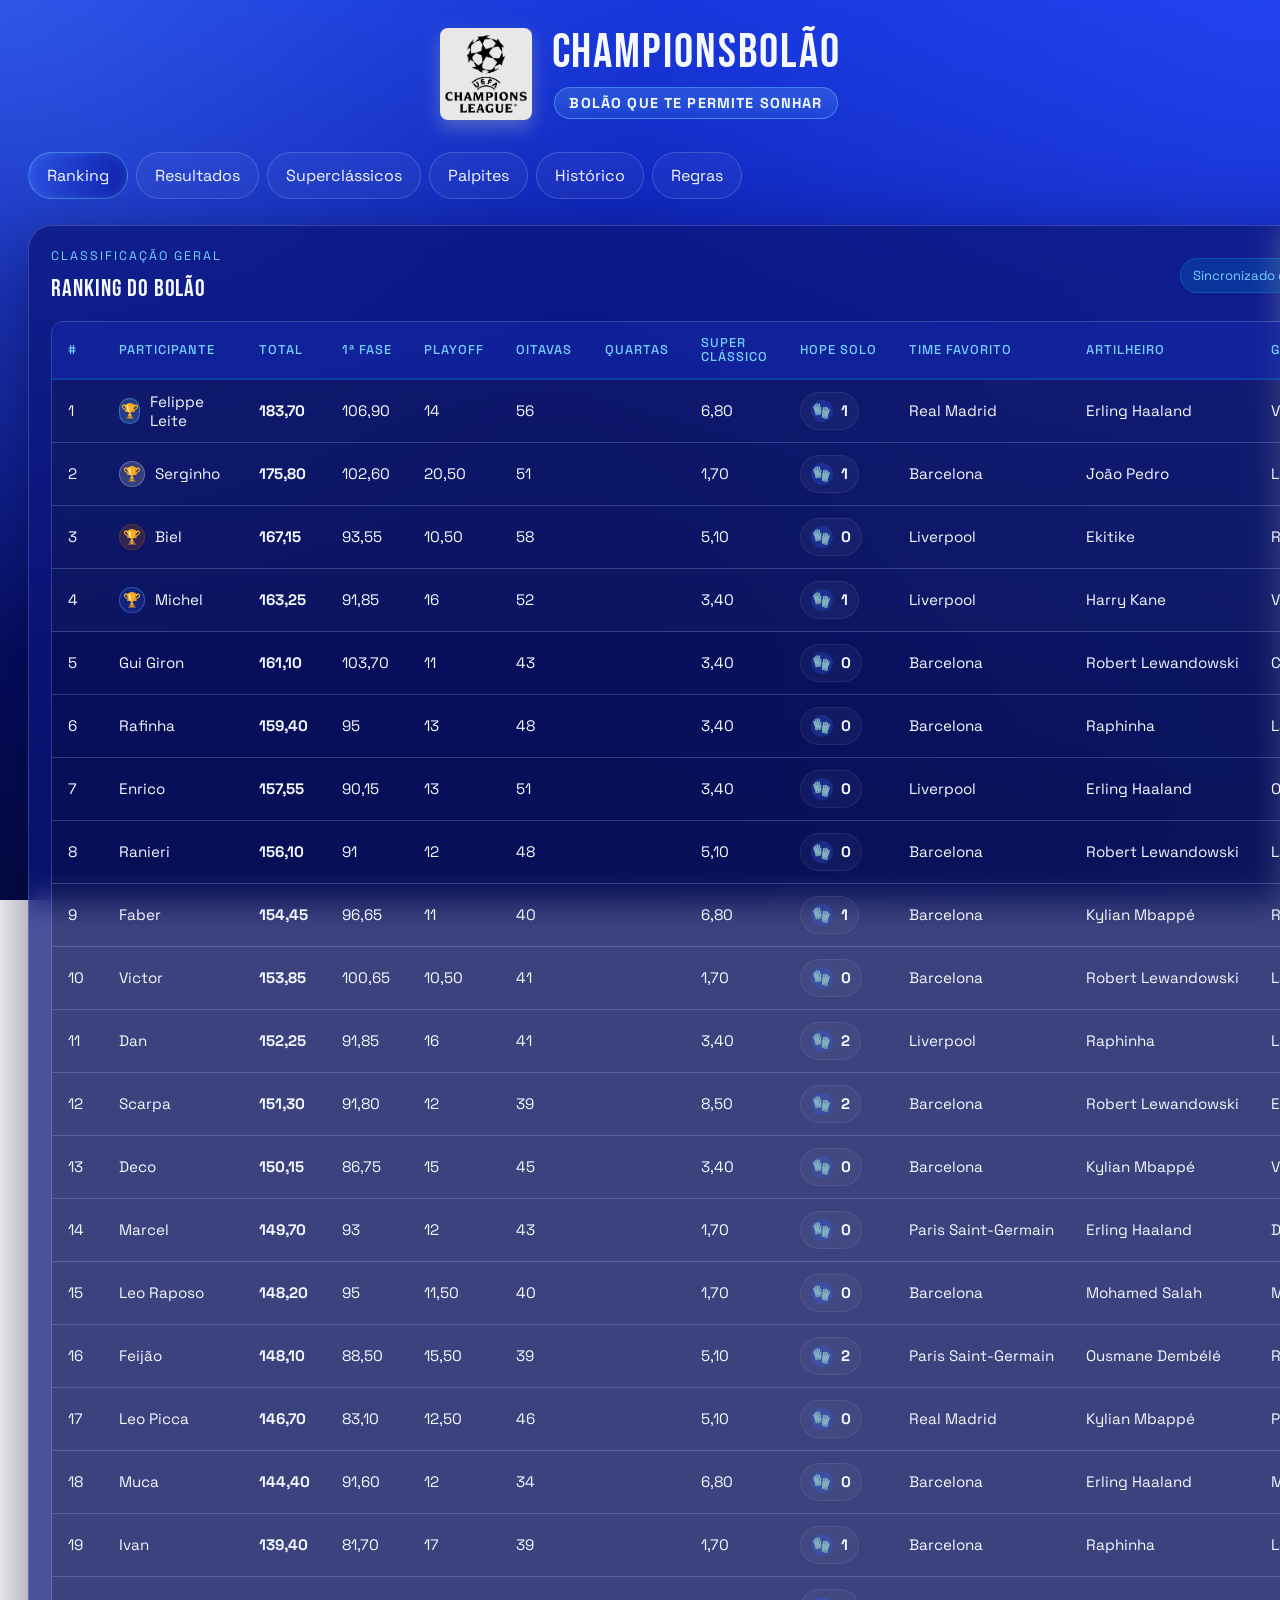
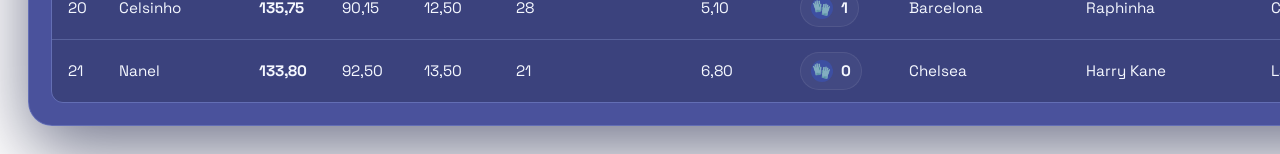
==== index.html @ dc1cfa83 "deploy: 3dd0b74055cb7c8a689fb58f3f1fce17f03f073e" ====
<!doctype html>
<html lang="pt-BR">
  <head>
    <meta charset="UTF-8" />
    <meta name="viewport" content="width=device-width, initial-scale=1.0" />
    <title>Bolão Champions League</title>
    <link rel="preconnect" href="https://fonts.googleapis.com" />
    <link rel="preconnect" href="https://fonts.gstatic.com" crossorigin />
    <link
      href="https://fonts.googleapis.com/css2?family=Bebas+Neue&family=Space+Grotesk:wght@400;500;700&display=swap"
      rel="stylesheet"
    />
    <link rel="stylesheet" href="./styles.css?v=38.0" />
  </head>
  <body>
    <div class="app-shell">
      <header class="topbar">
        <div class="brand-block">
          <img src="assets/champions-league-mark.png" alt="UEFA Champions League" class="brand-logo" />
          <div>
            <h1 class="brand-title">CHAMPIONSBOLÃO</h1>
            <p class="brand-subtitle brand-motto">BOLÃO QUE TE PERMITE SONHAR</p>
          </div>
        </div>
        <div class="topbar-actions">
          <div id="user-summary" class="user-mini"></div>
          <button id="logout-button" class="ghost-button topbar-button" type="button">Logout</button>
        </div>
      </header>

      <main class="layout">
        <aside class="sidebar">
          <section class="card">
            <h2>Premiações</h2>
            <div id="awards"></div>
          </section>

          <section class="card">
            <h2>Regras rápidas</h2>
            <ul class="compact-list" id="rules-list"></ul>
          </section>
        </aside>

        <section class="content">
          <section class="tabs-bar main-tabs-bar">
            <button id="tab-ranking" class="tab-button is-active" type="button">Ranking</button>
            <button id="tab-results" class="tab-button" type="button">Resultados</button>
            <button id="tab-superclassic" class="tab-button" type="button">Superclássicos</button>
            <button id="tab-predictions" class="tab-button" type="button">Palpites</button>
            <button id="tab-history" class="tab-button" type="button">Histórico</button>
            <button id="tab-rules" class="tab-button" type="button">Regras</button>
            <div class="mobile-tab-picker">
              <label class="sr-only" for="mobile-tab-select">Abrir aba</label>
              <select id="mobile-tab-select">
                <option value="ranking">Ranking</option>
                <option value="results">Resultados</option>
                <option value="superclassic">Superclássicos</option>
                <option value="predictions">Palpites</option>
                <option value="history">Histórico</option>
                <option value="rules">Regras</option>
              </select>
            </div>
          </section>

          <section id="panel-ranking" class="tab-panel is-active">

          <section class="card">
            <div class="section-heading">
              <div>
                <p class="eyebrow">Classificação geral</p>
                <h2>Ranking do bolão</h2>
              </div>
              <span class="tag">Sincronizado com a planilha oficial</span>
            </div>
            <div class="table-wrap">
              <table class="dashboard-table is-wide">
                <thead>
                  <tr>
                    <th>#</th>
                    <th>Participante</th>
                    <th>Total</th>
                    <th>1ª fase</th>
                    <th>Playoff</th>
                    <th>Oitavas</th>
                    <th>Quartas</th>
                    <th class="ranking-col-superclassic">
                      <span>Super</span>
                      <span>clássico</span>
                    </th>
                    <th>Hope Solo</th>
                    <th>Time favorito</th>
                    <th>Artilheiro</th>
                    <th>Garçom</th>
                  </tr>
                </thead>
                <tbody id="ranking-table"></tbody>
              </table>
            </div>
          </section>

          </section>

          <section id="panel-results" class="tab-panel">
            <section class="card">
              <div class="section-heading">
                <div>
                  <p class="eyebrow">Situação Oficial</p>
                  <h2 style="display: flex; align-items: center; gap: 8px">
                    Top 8 da primeira fase
                  </h2>
                </div>
                <span class="tag">Atualizado da UEFA</span>
              </div>
              <div id="top-8-grid" class="top-8-grid"></div>
            </section>

            <section class="card">
              <div class="section-heading">
                <div>
                  <p class="eyebrow">Fechamento da temporada</p>
                  <h2>Campeão, Artilheiro e Garçom oficiais</h2>
                </div>
                <span class="tag">Consulta oficial via Forms</span>
              </div>
              <div id="tournament-outcome-panel" class="rules-panel"></div>
            </section>

            <section class="card">
              <div class="section-heading">
                <div>
                  <p class="eyebrow">Histórico de jogos</p>
                  <h2>Acompanhamento dos Resultados</h2>
                </div>
                <span class="tag">Rodada por Rodada</span>
              </div>
              <div id="results-tabs" class="predictions-tabs" style="margin-bottom: 24px;"></div>
              <div id="matches-list"></div>
            </section>
          </section>

          <section id="panel-superclassic" class="tab-panel">
            <section class="card">
              <div class="section-heading">
                <div>
                  <p class="eyebrow">Pontuação adicional</p>
                  <h2>Superclássicos</h2>
                </div>
                <span class="tag">Base inicial vinda do Forms salvo na pasta</span>
              </div>
              <div id="superclassic-panel" class="rules-panel"></div>
            </section>
          </section>

          <section id="panel-history" class="tab-panel">
            <section class="history-layout">
            <section class="card">
              <div class="section-heading">
                <div>
                  <p class="eyebrow">Memória do bolão</p>
                  <h2>Histórico dos últimos vencedores</h2>
                </div>
                <span class="tag">Base oficial do bolão</span>
              </div>
              <div class="table-wrap">
                <table class="dashboard-table is-wide">
                  <thead>
                    <tr>
                      <th>Temporada</th>
                      <th>Taça Guanabara</th>
                      <th>1º</th>
                      <th>2º</th>
                      <th>3º</th>
                      <th>4º</th>
                      <th>Participantes</th>
                    </tr>
                  </thead>
                  <tbody id="history-table"></tbody>
                </table>
              </div>
            </section>

            <section class="card hall-card">
              <div class="section-heading">
                <div>
                  <p class="eyebrow">Legado</p>
                  <h2>Hall da Fama</h2>
                </div>
              </div>
              <div id="hall-of-fame"></div>
            </section>
            </section>
          </section>

          <section id="panel-predictions" class="tab-panel">
            <section class="card">
              <div class="section-heading">
                <div>
                  <p class="eyebrow">Consulta estruturada</p>
                  <h2>Palpites da galera</h2>
                </div>
                <span class="tag">Consulta por participante até as oitavas</span>
              </div>
              <div id="predictions-consultation" class="predictions-consultation"></div>
            </section>


          </section>

          <section id="panel-rules" class="tab-panel">
            <section class="card">
              <div class="section-heading">
                <div>
                  <p class="eyebrow">Consulta oficial</p>
                  <h2>Regras do bolão</h2>
                </div>
                <span class="tag">Disponível para todos os participantes</span>
              </div>
              <div id="rules-panel" class="rules-panel"></div>
            </section>
          </section>
        </section>
      </main>
    </div>

    <div id="login-modal" class="login-modal hidden">
      <form id="login-form" class="login-card">
        <p class="eyebrow">Acesso livre</p>
        <h2>Identificar participante</h2>
        <p class="login-copy">
          O site está sem senha por enquanto. Se quiser, escolha seu nome para personalizar a área
          do participante. Você também pode fechar e navegar sem login.
        </p>
        <div class="input-group" style="margin-bottom:24px">
          <label for="login-user">Seu nome de palpiteiro</label>
          <input type="text" id="login-user" list="participant-list" placeholder="Digite ou selecione..." autocomplete="off" />
          <datalist id="participant-list"></datalist>
        </div>

        <button class="primary-button" type="submit">Continuar</button>
        <button id="skip-login-button" class="ghost-button" type="button">Entrar sem identificar</button>
        <p id="login-feedback" class="feedback"></p>
      </form>
    </div>

    <script src="./league-phase.js?v=30.0"></script>
    <script src="./api/ranking.js?v=39.0"></script>
    <script src="./api/matches.js?v=39.0"></script>
    <script src="./data.js?v=37.0"></script>
    <script src="./results-data.js?v=32.0"></script>
    <script src="./superclassicos.js?v=38.0"></script>
    <script src="./app.js?v=69.0"></script>
  </body>
</html>
---- styles.css ----
:root {
  --bg: #050d5c;
  --bg-soft: #1f3eff;
  --panel: rgba(12, 22, 122, 0.74);
  --panel-strong: rgba(22, 44, 188, 0.86);
  --line: rgba(178, 201, 255, 0.24);
  --text: #f5f8ff;
  --muted: #b7c8ff;
  --accent: #75d1ff;
  --accent-strong: #00ff87; /* Vibrant green for exact/success */
  --danger: #ff4757;
  --shadow: 0 24px 70px rgba(2, 8, 48, 0.55);
  --glass-blur: blur(16px);
}

* {
  box-sizing: border-box;
}

html {
  -webkit-text-size-adjust: 100%;
  text-size-adjust: 100%;
}

.sr-only {
  position: absolute;
  width: 1px;
  height: 1px;
  padding: 0;
  margin: -1px;
  overflow: hidden;
  clip: rect(0, 0, 0, 0);
  white-space: nowrap;
  border: 0;
}

body {
  margin: 0;
  min-height: 100vh;
  font-family: "Space Grotesk", sans-serif;
  color: var(--text);
  background:
    radial-gradient(circle at top left, rgba(83, 133, 255, 0.42), transparent 42%),
    radial-gradient(circle at top right, rgba(43, 77, 255, 0.6), transparent 52%),
    radial-gradient(circle at bottom right, rgba(117, 209, 255, 0.14), transparent 44%),
    linear-gradient(180deg, #1434d8 0%, #0b1ca6 34%, #060d62 72%, #040a42 100%);
  background-attachment: fixed;
}

button,
input,
select {
  font: inherit;
}

.app-shell {
  max-width: 1440px;
  margin: 0 auto;
  padding: 28px;
  --text: #f5f8ff;
  --muted: #b7c8ff;
}

/* Exceções pedidas: manter visual original nas abas Superclássicos e Palpites */
#panel-superclassic,
#panel-predictions {
  --text: #f5f8ff;
  --muted: #b7c8ff;
}

.topbar {
  display: flex;
  justify-content: center;
  align-items: center;
  flex-wrap: wrap;
  gap: 16px;
  margin-bottom: 32px;
  position: relative;
  text-align: center;
}

.user-mini {
  display: inline-flex;
  align-items: center;
  min-height: 38px;
  padding: 8px 12px;
  border: 1px solid var(--line);
  border-radius: 999px;
  background: rgba(255, 255, 255, 0.05);
  color: var(--text);
  font-size: 0.83rem;
}

.brand-block {
  display: flex;
  align-items: center;
  gap: 20px;
  margin: 0 auto;
}

.brand-logo {
  width: 92px;
  height: auto;
  display: block;
  border-radius: 8px;
  filter: invert(1) brightness(0.88) contrast(1.08);
  box-shadow: 0 8px 18px rgba(2, 8, 48, 0.28);
}

.brand-title {
  margin: 0;
  font-family: "Bebas Neue", sans-serif;
  font-weight: 400;
  font-size: clamp(2.4rem, 4vw, 3rem);
  line-height: 1;
  letter-spacing: 0.04em;
  color: var(--text);
}

.brand-subtitle {
  margin: 8px 0 0;
  font-size: 1rem;
  color: var(--muted);
}

.brand-motto {
  display: inline-flex;
  align-items: center;
  justify-content: center;
  margin-top: 10px;
  padding: 6px 14px;
  border-radius: 999px;
  border: 1px solid rgba(117, 209, 255, 0.42);
  background: linear-gradient(180deg, rgba(117, 209, 255, 0.2), rgba(117, 209, 255, 0.1));
  color: #f5f8ff;
  font-size: 0.9rem;
  font-weight: 700;
  letter-spacing: 0.08em;
  text-transform: uppercase;
  text-shadow: 0 0 10px rgba(117, 209, 255, 0.24);
}

.topbar-actions {
  display: flex;
  align-items: center;
  gap: 12px;
  position: absolute;
  right: 0;
  top: 50%;
  transform: translateY(-50%);
}

.topbar-button {
  margin-top: 0;
  padding: 10px 16px;
  font-size: 0.85rem;
  width: auto;
}

.hero-strip {
  margin-bottom: 20px;
}

.hero-copy-card {
  width: min(100%, 1040px);
  border: 1px solid var(--line);
  border-radius: 22px;
  background: linear-gradient(180deg, rgba(14, 32, 142, 0.8), rgba(7, 18, 88, 0.72));
  backdrop-filter: var(--glass-blur);
  -webkit-backdrop-filter: var(--glass-blur);
  box-shadow: var(--shadow);
  padding: 18px 20px;
  display: grid;
  gap: 10px;
}

.hero-copy-card h2 {
  margin: 0;
  font-family: "Bebas Neue", sans-serif;
  letter-spacing: 0.04em;
  font-weight: 400;
  font-size: clamp(1.35rem, 3.2vw, 2rem);
}

.hero {
  display: grid;
  grid-template-columns: 1.4fr 0.8fr;
  gap: 24px;
  align-items: stretch;
  margin-bottom: 24px;
}

.hero h1,
.sidebar h2,
.content h2,
.login-card h2 {
  margin: 0;
  font-family: "Bebas Neue", sans-serif;
  letter-spacing: 0.04em;
  font-weight: 400;
}

.hero h1 {
  font-size: clamp(3rem, 8vw, 5.8rem);
  line-height: 0.92;
  max-width: 9ch;
}

.competition-mark {
  width: 118px;
  margin-bottom: 14px;
}

.competition-logo {
  display: block;
  width: 100%;
  height: auto;
  filter: drop-shadow(0 18px 38px rgba(0, 212, 255, 0.14));
  object-fit: contain;
}

.hero-copy,
.panel-foot,
.login-copy,
.muted {
  color: var(--muted);
}

.hero-panel,
.card,
.login-card {
  background: var(--panel);
  backdrop-filter: var(--glass-blur);
  -webkit-backdrop-filter: var(--glass-blur);
  border: 1px solid var(--line);
  border-radius: 24px;
  box-shadow: var(--shadow);
  transition: transform 0.3s cubic-bezier(0.175, 0.885, 0.32, 1.275), box-shadow 0.3s ease;
}

.hero-panel:hover,
.card:hover {
  transform: translateY(-4px);
  box-shadow: 0 32px 80px rgba(0, 212, 255, 0.08), var(--shadow);
}

.hero-panel {
  padding: 24px;
  display: flex;
  flex-direction: column;
  justify-content: space-between;
}

.panel-label,
.eyebrow {
  margin: 0 0 10px;
  text-transform: uppercase;
  letter-spacing: 0.16em;
  font-size: 0.78rem;
  color: var(--accent);
}

.layout {
  display: grid;
  grid-template-columns: minmax(0, 1fr);
  gap: 24px;
}

.sidebar,
.content {
  display: grid;
  gap: 20px;
  align-content: start;
}

.sidebar {
  display: none;
}

.card {
  padding: 22px;
}

.user-card {
  position: sticky;
  top: 18px;
}

.ghost-button,
.primary-button {
  width: 100%;
  border: 0;
  border-radius: 16px;
  padding: 14px 18px;
  cursor: pointer;
  transition: transform 150ms ease, opacity 150ms ease;
}

.ghost-button {
  background: rgba(255, 255, 255, 0.06);
  color: var(--text);
  margin-top: 16px;
}

.primary-button {
  background: linear-gradient(90deg, #86dcff, #2a67ff);
  color: #021133;
  font-weight: 700;
  box-shadow: 0 4px 15px rgba(42, 103, 255, 0.42);
}

.ghost-button:hover,
.primary-button:hover {
  transform: translateY(-1px);
}

.cards-grid {
  display: grid;
  grid-template-columns: repeat(4, minmax(0, 1fr));
  gap: 16px;
}

.tabs-bar {
  display: flex;
  gap: 8px;
  overflow-x: auto;
  padding-bottom: 6px;
  -webkit-overflow-scrolling: touch;
  scrollbar-width: none;
}
.tabs-bar::-webkit-scrollbar {
  display: none;
}

.main-tabs-bar {
  scroll-snap-type: x proximity;
}

.main-tabs-bar .tab-button {
  scroll-snap-align: start;
}

.main-tabs-bar .mobile-tab-picker {
  display: none;
}

.mobile-tab-picker select {
  width: 100%;
  border-radius: 14px;
}

.tab-button {
  border: 1px solid var(--line);
  background: rgba(255, 255, 255, 0.04);
  color: var(--text);
  border-radius: 999px;
  padding: 12px 18px;
  cursor: pointer;
  transition: background 150ms ease, transform 150ms ease;
}

.tab-button.is-active {
  background: linear-gradient(90deg, rgba(55, 102, 255, 0.34), rgba(11, 28, 166, 0.74));
  border-color: rgba(117, 209, 255, 0.44);
  box-shadow: inset 0 0 10px rgba(117, 209, 255, 0.18);
}

.tab-button:hover {
  transform: translateY(-1px);
}

.tab-panel {
  display: none;
  gap: 20px;
}

.tab-panel.is-active {
  display: grid;
}

.history-layout {
  display: grid;
  gap: 20px;
}

.rules-panel,
.results-phases {
  display: grid;
  gap: 18px;
}

.league-phase-grid {
  display: grid;
  grid-template-columns: repeat(3, minmax(0, 1fr));
  gap: 12px;
}

.superclassic-submissions {
  display: grid;
  grid-template-columns: repeat(2, minmax(0, 1fr));
  gap: 12px;
}

.league-row-card {
  display: grid;
  gap: 6px;
  padding: 14px;
  border-radius: 18px;
  border: 1px solid var(--line);
  background: rgba(255, 255, 255, 0.03);
}

.rules-card,
.phase-block {
  border: 1px solid var(--line);
  border-radius: 22px;
  padding: 18px;
  background: rgba(255, 255, 255, 0.02);
}

.rules-card h3,
.phase-block h3 {
  margin: 0 0 14px;
  font-family: "Bebas Neue", sans-serif;
  letter-spacing: 0.04em;
  font-weight: 400;
  font-size: 1.7rem;
}

.rules-detail-list {
  margin: 0;
  padding-left: 18px;
  display: grid;
  gap: 10px;
  color: var(--muted);
}

.phase-block-header {
  display: flex;
  justify-content: space-between;
  align-items: center;
  gap: 12px;
  margin-bottom: 18px;
}

.predictions-gallery {
  display: grid;
  grid-template-columns: repeat(2, minmax(0, 1fr));
  gap: 16px;
}

.predictions-consultation {
  display: grid;
  gap: 16px;
}

.predictions-subtabs {
  display: flex;
  flex-wrap: nowrap;
  gap: 8px;
  overflow-x: auto;
  -webkit-overflow-scrolling: touch;
  scrollbar-width: thin;
}

.predictions-subtabs--framed {
  border-bottom: 1px solid var(--line);
  padding-bottom: 8px;
}

.predictions-tab-button {
  border: 1px solid transparent;
  border-radius: 999px;
  background: rgba(255, 255, 255, 0.04);
  color: var(--muted);
  padding: 8px 14px;
  font-size: 0.85rem;
  font-weight: 600;
  white-space: nowrap;
  cursor: pointer;
}

.predictions-tab-button:hover {
  border-color: rgba(255, 255, 255, 0.18);
}

.predictions-tab-button.is-active {
  background: rgba(55, 102, 255, 0.26);
  border-color: rgba(117, 209, 255, 0.4);
  color: var(--text);
}

.predictions-export-actions {
  display: flex;
  gap: 10px;
  flex-wrap: wrap;
  margin: 4px 0 6px;
}

.predictions-export-actions .ghost-button {
  width: auto;
  margin-top: 0;
  min-width: 190px;
  padding: 10px 14px;
  border-radius: 12px;
}

.predictions-export-actions .ghost-button:disabled {
  opacity: 0.5;
  cursor: not-allowed;
}

.predictions-export-hint {
  margin: 0;
  font-size: 0.84rem;
}

.predictions-matrix-section {
  display: grid;
  gap: 12px;
}

.predictions-section-title {
  margin: 4px 0 0;
  color: var(--text);
  font-size: 1rem;
  letter-spacing: 0.03em;
}

.table-wrapper {
  overflow-x: auto;
  border-radius: 12px;
  border: 1px solid var(--line);
  max-width: 100%;
  -webkit-overflow-scrolling: touch;
}

.predictions-matrix-table {
  width: 100%;
  min-width: 740px;
  border-collapse: collapse;
  text-align: center;
  background: rgba(0, 0, 0, 0.2);
}

.predictions-matrix-table th {
  background: rgba(22, 44, 188, 0.5);
  color: var(--text);
  padding: 12px 10px;
  border: 1px solid var(--line);
  font-weight: 600;
  font-size: 0.78rem;
  letter-spacing: 0.04em;
  text-transform: uppercase;
  vertical-align: top;
}

.predictions-matrix-table td {
  padding: 10px 8px;
  border: 1px solid var(--line);
  color: #ecf3ff;
  font-weight: 600;
  background: rgba(255, 255, 255, 0.015);
}

.predictions-matrix-table tr:nth-child(even) td {
  background: rgba(255, 255, 255, 0.03);
}

.predictions-matrix-table td.participant-name {
  text-align: left;
  font-weight: 700;
  background: rgba(8, 20, 90, 0.96);
  position: sticky;
  left: 0;
  z-index: 2;
  min-width: 180px;
}

.predictions-column-subtitle {
  font-size: 0.68rem;
  color: var(--muted);
  margin-bottom: 6px;
}

.predictions-column-title {
  margin-bottom: 8px;
  color: var(--text);
  font-size: 0.88rem;
  text-transform: none;
  letter-spacing: 0.01em;
}

.predictions-column-official {
  display: inline-flex;
  align-items: center;
  justify-content: center;
  padding: 4px 10px;
  border-radius: 999px;
  border: 1px solid rgba(117, 209, 255, 0.34);
  background: rgba(36, 84, 255, 0.2);
  color: #e3f4ff;
  font-size: 0.74rem;
  letter-spacing: 0.02em;
}

.predictions-participant-cell {
  display: inline-flex;
  align-items: center;
  gap: 8px;
}

.predictions-participant-avatar {
  width: 24px;
  height: 24px;
  border-radius: 999px;
  display: inline-flex;
  align-items: center;
  justify-content: center;
  background: rgba(255, 255, 255, 0.12);
  font-size: 0.72rem;
}

.predictions-matrix-table td.hit-exact {
  background: rgba(0, 255, 135, 0.18) !important;
  color: #d8f3dc;
}

.predictions-matrix-table td.hit-trend {
  background: rgba(117, 209, 255, 0.18) !important;
  color: #f5f8ff;
}

.predictions-cell-mark {
  display: block;
  margin-top: 4px;
  font-size: 0.64rem;
  letter-spacing: 0.05em;
  text-transform: uppercase;
}

.predictions-cell-mark.exact {
  color: #93ecbd;
}

.predictions-cell-mark.trend {
  color: #cfe2ff;
}

.predictions-mobile-board {
  display: none;
  gap: 12px;
}

.prediction-mobile-match {
  border: 1px solid var(--line);
  border-radius: 16px;
  padding: 12px;
  background: rgba(255, 255, 255, 0.03);
  display: grid;
  gap: 10px;
}

.prediction-mobile-head {
  display: grid;
  gap: 6px;
}

.prediction-mobile-stats {
  display: flex;
  flex-wrap: wrap;
  gap: 8px;
}

.prediction-mobile-stat {
  display: inline-flex;
  align-items: center;
  border-radius: 999px;
  padding: 4px 10px;
  font-size: 0.68rem;
  letter-spacing: 0.04em;
  text-transform: uppercase;
  border: 1px solid rgba(255, 255, 255, 0.18);
  background: rgba(255, 255, 255, 0.05);
  color: #e8f2ff;
}

.prediction-mobile-stat.exact {
  border-color: rgba(0, 255, 135, 0.34);
  background: rgba(0, 255, 135, 0.14);
  color: #9af4c4;
}

.prediction-mobile-stat.trend {
  border-color: rgba(117, 209, 255, 0.35);
  background: rgba(117, 209, 255, 0.18);
  color: #f5f8ff;
}

.prediction-mobile-stat.neutral {
  border-color: rgba(255, 255, 255, 0.2);
  background: rgba(255, 255, 255, 0.06);
  color: #d5e5ff;
}

.prediction-mobile-group {
  display: grid;
  gap: 8px;
}

.prediction-mobile-group-title {
  margin: 0;
  font-size: 0.78rem;
  letter-spacing: 0.08em;
  text-transform: uppercase;
  color: var(--muted);
}

.prediction-mobile-empty-hit {
  margin: 0;
  font-size: 0.82rem;
}

.prediction-mobile-list {
  list-style: none;
  margin: 0;
  padding: 0;
  display: grid;
  gap: 8px;
}

.prediction-mobile-row {
  border: 1px solid rgba(255, 255, 255, 0.1);
  border-radius: 12px;
  padding: 8px 10px;
  display: grid;
  grid-template-columns: minmax(0, 1fr) auto;
  gap: 8px;
  align-items: center;
  background: rgba(0, 0, 0, 0.2);
}

.prediction-mobile-row.is-exact {
  border-color: rgba(0, 255, 135, 0.32);
  background: rgba(0, 255, 135, 0.12);
}

.prediction-mobile-row.is-trend {
  border-color: rgba(117, 209, 255, 0.36);
  background: rgba(117, 209, 255, 0.16);
}

.prediction-mobile-row.is-neutral {
  border-color: rgba(255, 255, 255, 0.12);
  background: rgba(255, 255, 255, 0.04);
}

.prediction-mobile-name {
  font-size: 0.9rem;
  color: var(--text);
}

.prediction-mobile-pick {
  font-size: 0.95rem;
  font-weight: 700;
  color: #eaf2ff;
}

.prediction-mobile-details {
  border: 1px dashed rgba(255, 255, 255, 0.18);
  border-radius: 12px;
  padding: 8px 10px;
  background: rgba(255, 255, 255, 0.03);
}

.prediction-mobile-details summary {
  cursor: pointer;
  font-size: 0.8rem;
  color: var(--muted);
  list-style: none;
}

.prediction-mobile-details summary::-webkit-details-marker {
  display: none;
}

.prediction-mobile-details summary::after {
  content: " ▾";
}

.prediction-mobile-details[open] summary::after {
  content: " ▴";
}

.prediction-mobile-details .prediction-mobile-list {
  margin-top: 8px;
}

.prediction-mobile-list.is-secondary .prediction-mobile-row {
  opacity: 0.9;
}

.empty-state {
  border: 1px dashed rgba(255, 255, 255, 0.2);
  border-radius: 14px;
  padding: 16px;
  text-align: center;
  color: var(--muted);
}

.prediction-consult-card {
  border: 1px solid var(--line);
  border-radius: 22px;
  padding: 18px;
  background: linear-gradient(180deg, rgba(12, 30, 136, 0.96), rgba(6, 15, 82, 0.94));
  display: grid;
  gap: 16px;
}

.prediction-consult-header {
  display: flex;
  justify-content: space-between;
  gap: 12px;
  align-items: center;
}

.prediction-consult-sections {
  display: grid;
  grid-template-columns: repeat(2, minmax(0, 1fr));
  gap: 16px;
}

.prediction-consult-block {
  display: grid;
  gap: 12px;
}

.prediction-consult-block h3 {
  margin: 0;
  font-family: "Bebas Neue", sans-serif;
  letter-spacing: 0.04em;
  font-weight: 400;
  font-size: 1.5rem;
}

.compact-table th,
.compact-table td {
  padding: 10px 12px;
  font-size: 0.9rem;
  vertical-align: top;
}

.prediction-card {
  border: 1px solid var(--line);
  border-radius: 22px;
  overflow: hidden;
  background: linear-gradient(180deg, rgba(12, 30, 136, 0.96), rgba(6, 15, 82, 0.94));
}

.prediction-card-body {
  padding: 16px;
  display: grid;
  gap: 10px;
}

.prediction-card img {
  width: 100%;
  display: block;
  background: #fff;
}

.result-chip-row {
  display: flex;
  flex-wrap: wrap;
  gap: 8px;
}

.result-chip {
  display: inline-flex;
  align-items: center;
  padding: 8px 10px;
  border-radius: 999px;
  font-size: 0.8rem;
  border: 1px solid rgba(255, 255, 255, 0.1);
  background: rgba(255, 255, 255, 0.04);
  color: var(--text);
}

.result-chip.hit {
  background: rgba(59, 201, 114, 0.14);
  border-color: rgba(59, 201, 114, 0.26);
  color: #d8f3dc;
}

.result-chip.miss {
  background: rgba(255, 107, 107, 0.14);
  border-color: rgba(255, 107, 107, 0.26);
  color: #ffd8d8;
}

.result-chip.exact {
  background: rgba(59, 201, 114, 0.14);
  border-color: rgba(59, 201, 114, 0.26);
  color: #d8f3dc;
}

.result-chip.trend {
  background: rgba(117, 209, 255, 0.16);
  border-color: rgba(117, 209, 255, 0.3);
  color: #f5f8ff;
}

.prediction-highlights {
  display: grid;
  gap: 10px;
  margin-top: 6px;
  padding-top: 12px;
  border-top: 1px solid rgba(255, 255, 255, 0.08);
}

.prediction-highlight-block {
  display: grid;
  gap: 8px;
}

.prediction-highlight-label {
  font-size: 0.78rem;
  text-transform: uppercase;
  letter-spacing: 0.12em;
  color: var(--muted);
}

.prediction-highlight-list {
  display: flex;
  flex-wrap: wrap;
  gap: 8px;
}

.stat-card {
  padding: 18px;
  border-radius: 22px;
  background: linear-gradient(180deg, rgba(24, 52, 182, 0.88), rgba(7, 18, 88, 0.92));
  border: 1px solid var(--line);
}

.stat-card strong {
  display: block;
  font-size: 2rem;
  margin-top: 8px;
}

.section-heading {
  display: flex;
  justify-content: space-between;
  align-items: center;
  gap: 12px;
  margin-bottom: 18px;
}

.tag,
.status-pill {
  display: inline-flex;
  align-items: center;
  gap: 8px;
  padding: 8px 12px;
  border-radius: 999px;
  background: rgba(0, 212, 255, 0.12);
  border: 1px solid rgba(0, 212, 255, 0.2);
  color: var(--accent);
  font-size: 0.82rem;
}

.table-wrap {
  overflow-x: auto;
  border-radius: 12px;
  border: 1px solid var(--line);
  margin-top: 8px;
}

table {
  width: 100%;
  border-collapse: separate;
  border-spacing: 0;
}

.dashboard-table {
  background: rgba(0, 0, 0, 0.2);
}

.dashboard-table.is-wide {
  min-width: 980px;
}

.dashboard-table th {
  background: rgba(22, 44, 188, 0.56);
  color: var(--accent);
  font-weight: 500;
  text-transform: uppercase;
  letter-spacing: 0.08em;
  font-size: 0.8rem;
  padding: 14px 16px;
  text-align: left;
  border-bottom: 2px solid rgba(0, 212, 255, 0.15);
}

.dashboard-table tbody tr {
  transition: background 150ms ease;
}

.dashboard-table tbody tr:hover {
  background: rgba(255, 255, 255, 0.05);
}

.dashboard-table td {
  padding: 12px 16px;
  border-bottom: 1px solid var(--line);
  color: var(--text);
  font-size: 0.95rem;
  vertical-align: middle;
}

#panel-ranking .ranking-col-superclassic {
  width: 84px;
  min-width: 84px;
  white-space: normal;
  line-height: 1.08;
}

#panel-ranking .ranking-col-superclassic span {
  display: block;
}

#panel-ranking .dashboard-table th,
#panel-ranking .dashboard-table td {
  white-space: nowrap;
}

#panel-ranking .dashboard-table th:nth-child(2),
#panel-ranking .dashboard-table td:nth-child(2) {
  white-space: normal;
  min-width: 140px;
}

#panel-ranking .dashboard-table td:nth-child(8) {
  width: 84px;
  min-width: 84px;
  white-space: nowrap;
}

.dashboard-table tbody tr:last-child td {
  border-bottom: none;
}

thead th {
  color: var(--muted);
  font-size: 0.84rem;
  text-transform: uppercase;
  letter-spacing: 0.08em;
}

.name-cell {
  display: inline-flex;
  align-items: center;
  gap: 10px;
}

.hope-solo-cell {
  display: inline-flex;
  align-items: center;
  gap: 8px;
  padding: 7px 10px;
  border-radius: 999px;
  background: rgba(255, 255, 255, 0.04);
  border: 1px solid rgba(255, 255, 255, 0.08);
}

.glove-mark {
  display: inline-flex;
  align-items: center;
  justify-content: center;
  width: 22px;
  height: 22px;
  border-radius: 999px;
  background: rgba(46, 96, 255, 0.26);
}

.prize-mark {
  display: inline-flex;
  align-items: center;
  justify-content: center;
  width: 26px;
  height: 26px;
  border-radius: 999px;
  font-size: 0.9rem;
  background: rgba(255, 255, 255, 0.06);
  border: 1px solid rgba(255, 255, 255, 0.08);
}

.prize-gold {
  background: rgba(117, 209, 255, 0.2);
  border-color: rgba(117, 209, 255, 0.34);
}

.prize-silver {
  background: rgba(203, 213, 225, 0.2);
  border-color: rgba(203, 213, 225, 0.32);
}

.prize-bronze {
  background: rgba(180, 83, 9, 0.22);
  border-color: rgba(180, 83, 9, 0.34);
}

.prize-top4 {
  background: rgba(46, 96, 255, 0.2);
  border-color: rgba(117, 209, 255, 0.3);
}

.row-award td {
  background: rgba(255, 255, 255, 0.02);
}

.matches-grid {
  display: grid;
  grid-template-columns: repeat(2, minmax(0, 1fr));
  gap: 16px;
}

.results-tabs {
  margin-bottom: 24px;
  border-bottom: 1px solid var(--line);
  padding-bottom: 12px;
}

.results-summary {
  margin-bottom: 24px;
  text-align: center;
}

.results-summary h3 {
  margin: 0 0 8px;
}

.results-phase-block {
  display: grid;
  gap: 18px;
  margin-bottom: 28px;
}

.results-source-note {
  margin: 12px 0 0;
}

.results-source-note a {
  color: var(--accent);
}

.top-8-grid,
.qualified-grid {
  display: grid;
  grid-template-columns: repeat(4, minmax(0, 1fr));
  gap: 14px;
}

.qualified-card {
  display: grid;
  justify-items: center;
  gap: 10px;
  padding: 18px 14px;
  border-radius: 20px;
  border: 1px solid var(--line);
  background: linear-gradient(180deg, rgba(18, 38, 160, 0.96), rgba(7, 16, 86, 0.94));
  text-align: center;
}

.qualified-card strong {
  font-size: 0.95rem;
}

.match-card {
  border-radius: 22px;
  padding: 18px;
  border: 1px solid var(--line);
  background: linear-gradient(180deg, rgba(12, 30, 136, 0.96), rgba(6, 15, 82, 0.94));
}

.match-card.is-superclassic,
.league-row-card.is-superclassic {
  border-color: rgba(117, 209, 255, 0.48);
  box-shadow: 0 0 0 1px rgba(117, 209, 255, 0.16), 0 18px 40px rgba(117, 209, 255, 0.12);
  background:
    radial-gradient(circle at top right, rgba(117, 209, 255, 0.18), transparent 28%),
    linear-gradient(180deg, rgba(20, 44, 166, 0.98), rgba(7, 18, 88, 0.96));
}

.match-header,
.teams,
.scoreline,
.prediction-row,
.classification-grid {
  display: grid;
  gap: 12px;
}

.match-header,
.teams,
.scoreline {
  grid-template-columns: 1fr auto;
  align-items: center;
}

.scoreline strong {
  font-size: 2rem;
}

.teams span:last-child,
.scoreline strong:last-child {
  text-align: right;
}

.team-line {
  display: inline-flex;
  align-items: center;
  gap: 10px;
}

.team-line.right {
  justify-self: end;
}

.match-header-tags,
.superclassic-card-header {
  display: inline-flex;
  align-items: center;
  gap: 10px;
  justify-self: end;
  flex-wrap: wrap;
}

.match-card-note {
  margin: 0;
}

.team-badge {
  width: 42px;
  height: 50px;
  display: inline-block;
  flex: 0 0 auto;
}

.team-badge.sm {
  width: 28px;
  height: 34px;
}

.team-badge.lg {
  width: 48px;
  height: 58px;
}

.team-badge svg {
  width: 100%;
  height: 100%;
  display: block;
}

.team-badge img {
  width: 100%;
  height: 100%;
  object-fit: contain;
  display: block;
  filter: drop-shadow(0 8px 18px rgba(0, 0, 0, 0.32));
}

.team-fallback {
  width: 100%;
  height: 100%;
  display: grid;
  place-items: center;
  border-radius: 16px;
  background: linear-gradient(180deg, rgba(0, 212, 255, 0.18), rgba(0, 212, 255, 0.06));
  border: 1px solid rgba(255, 255, 255, 0.12);
  color: var(--text);
  font-size: 0.75rem;
  font-weight: 700;
}

.status-live {
  color: #eaf2ff;
  background: rgba(117, 209, 255, 0.14);
  border-color: rgba(117, 209, 255, 0.28);
}

.status-finished {
  color: #d8f3dc;
  background: rgba(59, 201, 114, 0.12);
  border-color: rgba(59, 201, 114, 0.22);
}

.status-upcoming {
  color: #c4d7ff;
  background: rgba(92, 137, 255, 0.12);
  border-color: rgba(92, 137, 255, 0.22);
}

.compact-list {
  margin: 0;
  padding-left: 18px;
  color: var(--muted);
  display: grid;
  gap: 10px;
}

.predictions-form {
  display: grid;
  gap: 22px;
}

.qf-form-shell {
  display: grid;
  gap: 22px;
}

.qf-toolbar {
  display: flex;
  justify-content: space-between;
  gap: 16px;
  align-items: center;
}

.qf-clear-button {
  width: auto;
  margin-top: 0;
}

.qf-match-card {
  gap: 16px;
}

.qf-legs {
  display: grid;
  gap: 12px;
}

.qf-leg-row {
  display: flex;
  justify-content: space-between;
  gap: 12px;
  align-items: center;
}

.qf-leg-label {
  min-width: 52px;
  font-size: 0.9rem;
  color: var(--muted);
}

.qf-score-inputs {
  display: inline-flex;
  align-items: center;
  gap: 8px;
}

.qf-score-input {
  width: 56px;
  padding: 10px 8px;
  text-align: center;
}

.qf-actions-block {
  gap: 10px;
}

.form-block {
  border: 1px solid var(--line);
  border-radius: 22px;
  padding: 18px;
  background: rgba(255, 255, 255, 0.02);
}

.closing-audit-block {
  margin-top: 18px;
  padding-top: 14px;
  border-top: 1px solid rgba(255, 255, 255, 0.08);
  display: grid;
  gap: 10px;
}

.closing-audit-block h3 {
  margin: 0;
  font-size: 1rem;
  color: var(--text);
}

.closing-audit-table-wrap {
  margin-top: 2px;
}

.closing-audit-table td {
  white-space: nowrap;
}

.prediction-row {
  grid-template-columns: minmax(0, 1fr) 88px 88px;
  align-items: end;
  padding: 12px 0;
  border-bottom: 1px solid var(--line);
}

.prediction-row:last-child {
  border-bottom: 0;
}

.prediction-row label,
.classification-grid label,
.login-card label {
  display: grid;
  gap: 8px;
  color: var(--muted);
  font-size: 0.92rem;
}

input,
select {
  width: 100%;
  padding: 12px 14px;
  border-radius: 14px;
  border: 1px solid rgba(255, 255, 255, 0.08);
  background: rgba(255, 255, 255, 0.05);
  color: var(--text);
  transition: border-color 150ms ease, box-shadow 150ms ease, background 150ms ease;
}

input:focus,
select:focus {
  outline: none;
  border-color: rgba(0, 212, 255, 0.6);
  box-shadow: 0 0 0 3px rgba(0, 212, 255, 0.15);
  background: rgba(255, 255, 255, 0.08);
}

input:disabled,
select:disabled {
  cursor: not-allowed;
  opacity: 0.7;
}

option {
  background: #08165f;
}

.classification-grid {
  grid-template-columns: repeat(2, minmax(0, 1fr));
}

.form-actions {
  display: flex;
  justify-content: flex-end;
}

.feedback {
  min-height: 22px;
  color: var(--danger);
}

.success {
  color: #74f1b2;
}

.login-modal {
  position: fixed;
  inset: 0;
  z-index: 1000;
  display: grid;
  place-items: center;
  background: rgba(3, 10, 48, 0.72);
  backdrop-filter: blur(10px);
  padding: 20px;
}

.login-card {
  width: min(100%, 460px);
  padding: 28px;
}

.hidden {
  display: none !important;
}

.award {
  padding: 12px 0;
  border-bottom: 1px solid var(--line);
}

.award:last-child {
  border-bottom: 0;
}

.hall-fame-table td {
  white-space: nowrap;
}

.superclassic-matrix-table {
  min-width: 980px;
}

.superclassic-table-desktop {
  display: block;
}

.superclassic-mobile-board {
  display: none;
  gap: 12px;
}

.hall-champion-pill {
  display: inline-flex;
  align-items: center;
  gap: 6px;
  padding: 6px 10px;
  border-radius: 999px;
  background: rgba(117, 209, 255, 0.16);
  border: 1px solid rgba(117, 209, 255, 0.34);
  color: #f5f8ff;
  font-weight: 700;
}

.superclassic-chip {
  display: inline-flex;
  align-items: center;
  justify-content: center;
  padding: 7px 12px;
  border-radius: 999px;
  background: rgba(117, 209, 255, 0.16);
  border: 1px solid rgba(117, 209, 255, 0.36);
  color: #f5f8ff;
  font-size: 0.78rem;
  font-weight: 700;
  letter-spacing: 0.04em;
}

.superclassic-pick-cell {
  background: rgba(255, 255, 255, 0.05);
  color: #eaf2ff;
  font-weight: 600;
}

.superclassic-trend-hit {
  background: rgba(117, 209, 255, 0.18);
  color: #f5f8ff;
  font-weight: 650;
  box-shadow: inset 0 0 0 1px rgba(117, 209, 255, 0.3);
}

.superclassic-exact-hit {
  background: rgba(59, 201, 114, 0.16);
  color: #d8f3dc;
  font-weight: 700;
  box-shadow: inset 0 0 0 1px rgba(59, 201, 114, 0.28);
}

.superclassic-exact-mark {
  display: block;
  margin-top: 4px;
  font-size: 0.68rem;
  letter-spacing: 0.06em;
  text-transform: uppercase;
  color: #86efac;
}

.superclassic-trend-mark {
  display: block;
  margin-top: 4px;
  font-size: 0.68rem;
  letter-spacing: 0.06em;
  text-transform: uppercase;
  color: #cfe2ff;
}

.superclassic-mobile-board .prediction-mobile-stat.trend {
  border-color: rgba(117, 209, 255, 0.35);
  background: rgba(117, 209, 255, 0.18);
  color: #f5f8ff;
}

.superclassic-mobile-board .prediction-mobile-row.is-trend {
  border-color: rgba(117, 209, 255, 0.36);
  background: rgba(117, 209, 255, 0.16);
}

/* Tendência em amarelo (Palpites + Superclássicos), mantendo verde para placar exato */
#panel-predictions .predictions-matrix-table td.hit-trend,
#panel-superclassic .predictions-matrix-table td.hit-trend {
  background: rgba(255, 209, 102, 0.2) !important;
  color: #fff2c4;
}

#panel-predictions .predictions-cell-mark.trend,
#panel-superclassic .predictions-cell-mark.trend,
#panel-superclassic .superclassic-trend-mark {
  color: #ffe6a0;
}

#panel-predictions .prediction-mobile-stat.trend,
#panel-superclassic .prediction-mobile-stat.trend,
#panel-superclassic .superclassic-mobile-board .prediction-mobile-stat.trend {
  border-color: rgba(255, 209, 102, 0.45);
  background: rgba(255, 209, 102, 0.2);
  color: #ffe7ad;
}

#panel-predictions .prediction-mobile-row.is-trend,
#panel-superclassic .prediction-mobile-row.is-trend,
#panel-superclassic .superclassic-mobile-board .prediction-mobile-row.is-trend {
  border-color: rgba(255, 209, 102, 0.42);
  background: rgba(255, 209, 102, 0.16);
}

#panel-predictions .result-chip.trend,
#panel-superclassic .result-chip.trend {
  background: rgba(255, 209, 102, 0.2);
  border-color: rgba(255, 209, 102, 0.38);
  color: #fff2c4;
}

#panel-superclassic .superclassic-trend-hit {
  background: rgba(255, 209, 102, 0.2);
  color: #fff2c4;
  box-shadow: inset 0 0 0 1px rgba(255, 209, 102, 0.38);
}

.superclassic-official-pill {
  display: inline-block;
  background: rgba(59, 201, 114, 0.2);
  color: #d8f3dc;
  padding: 2px 8px;
  border-radius: 12px;
  border: 1px solid rgba(59, 201, 114, 0.32);
}

.superclassic-official-pending {
  display: inline-block;
  background: rgba(255, 255, 255, 0.08);
  color: var(--muted);
  padding: 2px 8px;
  border-radius: 12px;
  border: 1px solid var(--line);
}

.superclassic-exact-summary {
  margin-top: 14px;
  display: grid;
  gap: 10px;
}

.superclassic-official-row td {
  background: rgba(255, 255, 255, 0.03);
  font-weight: 600;
}

.superclassic-manual-grid {
  display: grid;
  grid-template-columns: repeat(2, minmax(0, 1fr));
  gap: 12px;
}

.versus {
  display: inline-flex;
  align-items: center;
  gap: 10px;
  font-weight: 700;
}

.legend-dot {
  width: 10px;
  height: 10px;
  border-radius: 999px;
  background: var(--accent);
  box-shadow: 0 0 16px rgba(0, 212, 255, 0.8);
}

@media (max-width: 1080px) {
  .layout,
  .hero,
  .cards-grid,
  .top-8-grid,
  .qualified-grid,
  .league-phase-grid,
  .superclassic-submissions,
  .superclassic-manual-grid,
  .matches-grid,
  .predictions-gallery,
  .prediction-consult-sections,
  .classification-grid {
    grid-template-columns: 1fr;
  }

  .user-card {
    position: static;
  }

  .content {
    order: 1;
  }

  .sidebar {
    order: 2;
  }
}

@media (max-width: 980px), (hover: none) and (pointer: coarse) {
  .app-shell {
    padding: 10px 10px 14px;
  }

  .topbar {
    flex-direction: column;
    align-items: stretch;
    margin-bottom: 14px;
    text-align: center;
  }

  .brand-block {
    flex-direction: column;
    gap: 8px;
  }

  .brand-logo {
    width: 74px;
  }

  .brand-title {
    font-size: clamp(2rem, 10vw, 2.4rem);
  }

  .brand-subtitle {
    font-size: 0.9rem;
  }

  .brand-motto {
    padding: 6px 12px;
    font-size: 0.8rem;
    letter-spacing: 0.06em;
  }
  
  .competition-mark {
    margin: 0 auto;
  }

  .topbar-actions {
    position: static;
    top: auto;
    right: auto;
    transform: none;
    justify-content: center;
    width: 100%;
    gap: 8px;
  }

  .topbar-button {
    width: 100%;
    margin-top: 8px;
  }

  .hero-strip {
    margin-bottom: 14px;
  }

  .hero-copy-card {
    padding: 14px 14px 12px;
    border-radius: 16px;
    gap: 6px;
  }

  .hero-copy-card .eyebrow {
    font-size: 0.65rem;
    letter-spacing: 0.12em;
    margin-bottom: 2px;
  }

  .hero-copy-card h2 {
    font-size: 1.15rem;
    line-height: 1.06;
  }

  .hero-copy-card .hero-copy {
    font-size: 0.84rem;
    line-height: 1.35;
  }

  .tab-button {
    font-size: 0.82rem;
    padding: 9px 12px;
    white-space: nowrap;
    min-height: 38px;
  }

  .tabs-bar {
    position: sticky;
    top: 6px;
    z-index: 12;
    background: linear-gradient(180deg, rgba(12, 30, 136, 0.98), rgba(6, 15, 82, 0.92));
    padding: 7px 4px 10px;
    margin: -2px -2px 8px;
    border-radius: 12px;
    border: 1px solid rgba(178, 201, 255, 0.18);
    box-shadow: 0 10px 24px rgba(2, 8, 48, 0.32);
  }

  .main-tabs-bar .tab-button {
    display: none;
  }

  .main-tabs-bar .mobile-tab-picker {
    display: block;
    width: 100%;
  }

  .main-tabs-bar .mobile-tab-picker select {
    min-height: 46px;
    font-size: 1rem;
    font-weight: 600;
    border-color: rgba(117, 209, 255, 0.34);
    background: rgba(10, 24, 116, 0.9);
  }

  .card {
    padding: 16px;
    border-radius: 16px;
  }

  .section-heading {
    margin-bottom: 12px;
  }

  .tag,
  .status-pill {
    font-size: 0.74rem;
    padding: 6px 10px;
  }

  .top-8-grid,
  .qualified-grid {
    grid-template-columns: repeat(2, minmax(0, 1fr));
    gap: 10px;
  }

  .qualified-card {
    gap: 8px;
    padding: 14px 10px;
    border-radius: 14px;
  }

  .qualified-card strong {
    font-size: 0.84rem;
    line-height: 1.2;
  }

  .table-wrap {
    margin-top: 6px;
    border-radius: 10px;
  }

  .dashboard-table th {
    font-size: 0.73rem;
    padding: 10px 10px;
  }

  .dashboard-table td {
    padding: 10px 10px;
    font-size: 0.85rem;
  }

  .match-card,
  .rules-card,
  .phase-block {
    padding: 14px;
    border-radius: 14px;
  }

  .match-header,
  .teams,
  .scoreline {
    gap: 8px;
  }

  .qf-score-input {
    width: 50px;
  }

  .ghost-button,
  .primary-button {
    min-height: 44px;
    border-radius: 12px;
    padding: 11px 14px;
  }

  .prediction-row {
    grid-template-columns: 1fr;
  }

  .qf-toolbar,
  .qf-leg-row {
    flex-direction: column;
    align-items: stretch;
  }

  .qf-score-inputs {
    justify-content: space-between;
  }

  .section-heading {
    align-items: start;
    flex-direction: column;
  }

  .predictions-export-actions .ghost-button {
    min-width: 0;
    flex: 1 1 100%;
  }

  .predictions-tab-button {
    padding: 10px 14px;
    font-size: 0.92rem;
    min-height: 42px;
    scroll-snap-align: start;
  }

  .predictions-subtabs {
    scroll-snap-type: x mandatory;
    scroll-padding-inline: 8px;
  }

  .prediction-mobile-match {
    padding: 14px;
    gap: 12px;
  }

  .prediction-mobile-head strong {
    font-size: 1rem;
    line-height: 1.35;
  }

  .prediction-mobile-stat {
    font-size: 0.74rem;
    padding: 6px 10px;
  }

  .prediction-mobile-group-title {
    font-size: 0.82rem;
    letter-spacing: 0.06em;
    color: #d9e8ff;
  }

  .prediction-mobile-row {
    padding: 10px 12px;
  }

  .prediction-mobile-name {
    font-size: 0.96rem;
  }

  .prediction-mobile-pick {
    font-size: 1rem;
  }

  .predictions-table-desktop {
    display: none;
  }

  .predictions-mobile-board {
    display: grid;
  }

  .superclassic-table-desktop {
    display: none;
  }

  .superclassic-mobile-board {
    display: grid;
  }
}
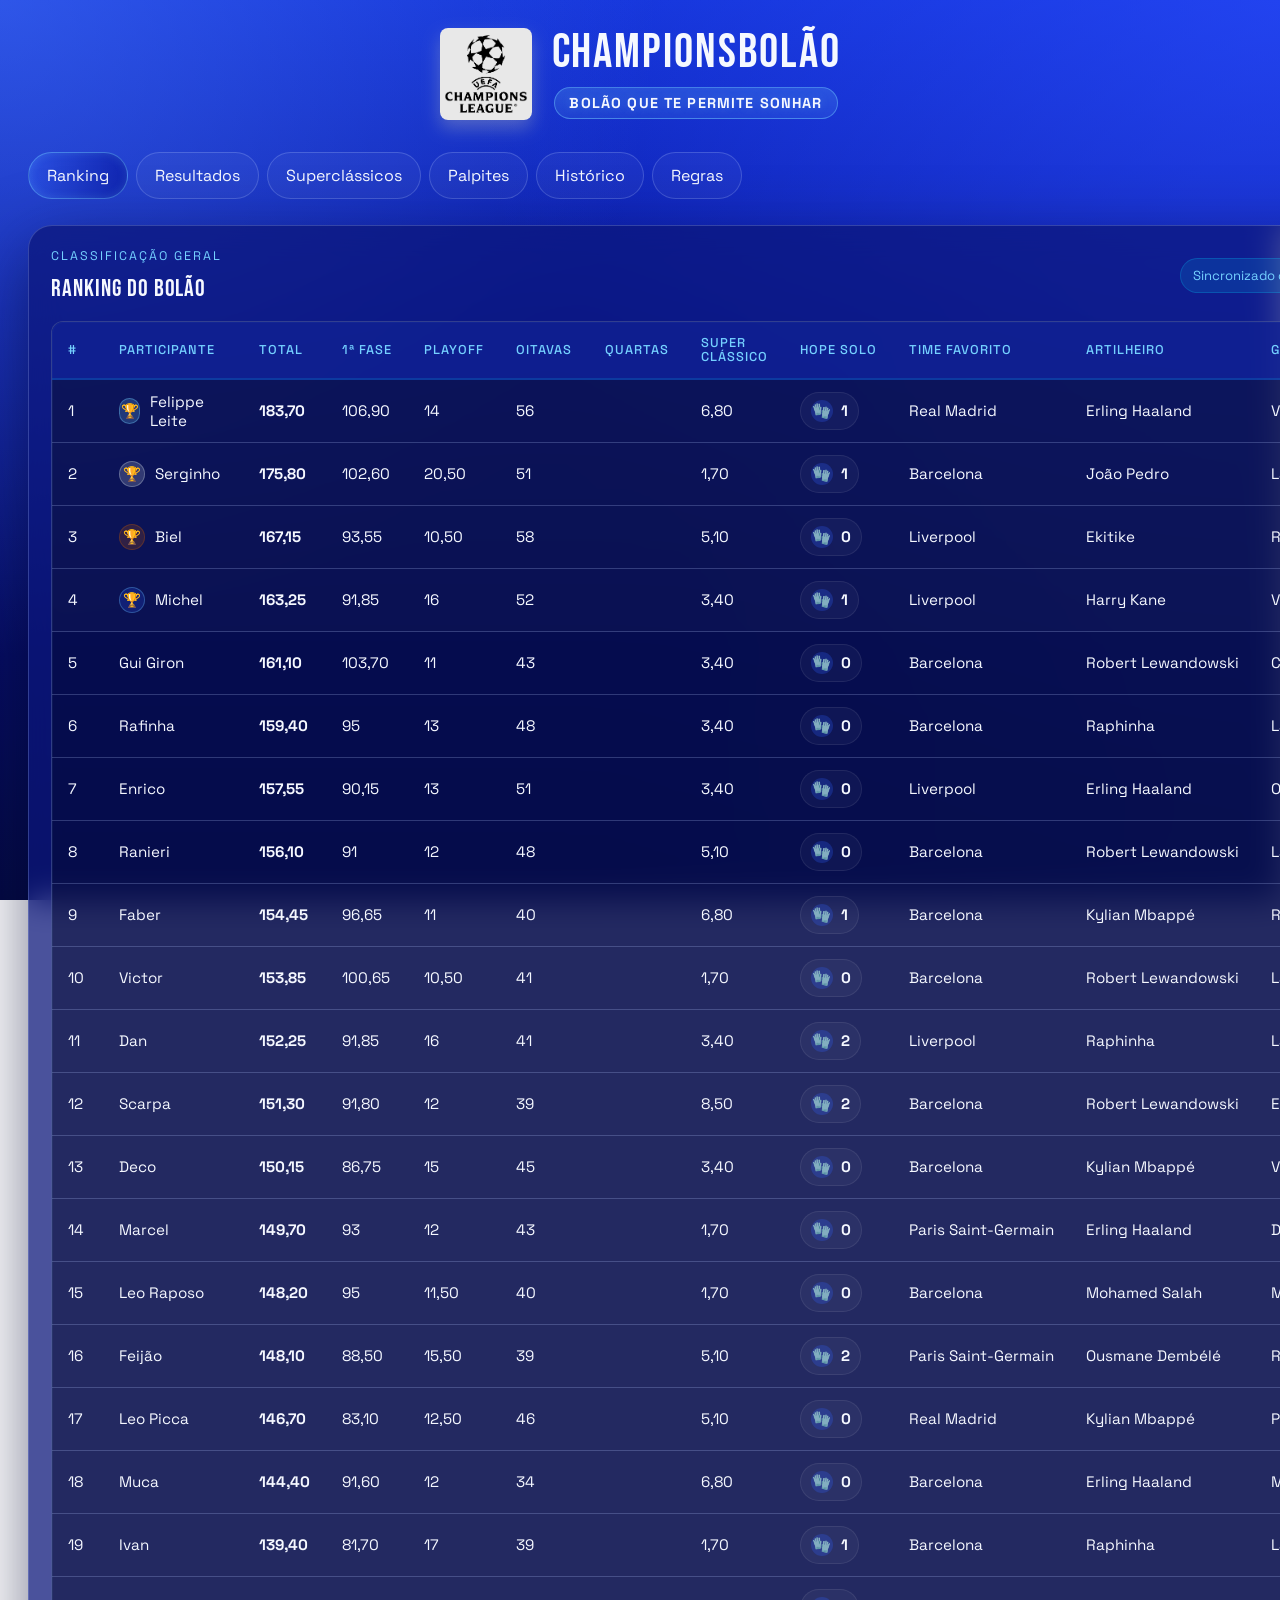
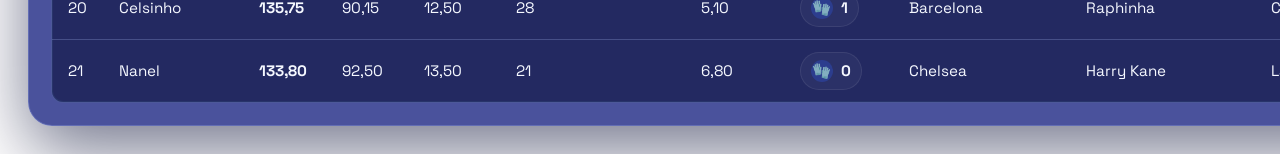
==== commit ea22eac1: "deploy: d8cb5e48634c77443b26fcb1ce74bd5b15292f6e" ====
--- a/index.html
+++ b/index.html
@@ -10,7 +10,7 @@
       href="https://fonts.googleapis.com/css2?family=Bebas+Neue&family=Space+Grotesk:wght@400;500;700&display=swap"
       rel="stylesheet"
     />
-    <link rel="stylesheet" href="./styles.css?v=38.0" />
+    <link rel="stylesheet" href="./styles.css?v=39.0" />
   </head>
   <body>
     <div class="app-shell">
--- a/styles.css
+++ b/styles.css
@@ -533,6 +533,8 @@
   border: 1px solid var(--line);
   max-width: 100%;
   -webkit-overflow-scrolling: touch;
+  background: rgba(5, 12, 76, 0.42);
+  box-shadow: inset 0 0 0 1px rgba(117, 209, 255, 0.08);
 }
 
 .predictions-matrix-table {
@@ -975,6 +977,8 @@
   border-radius: 12px;
   border: 1px solid var(--line);
   margin-top: 8px;
+  background: rgba(5, 12, 76, 0.42);
+  box-shadow: inset 0 0 0 1px rgba(117, 209, 255, 0.08);
 }
 
 table {
@@ -1859,16 +1863,33 @@
   .table-wrap {
     margin-top: 6px;
     border-radius: 10px;
+    border-color: rgba(178, 201, 255, 0.3);
+    box-shadow: inset 0 0 0 1px rgba(117, 209, 255, 0.12);
+  }
+
+  .table-wrapper {
+    border-color: rgba(178, 201, 255, 0.3);
+    box-shadow: inset 0 0 0 1px rgba(117, 209, 255, 0.12);
   }
 
   .dashboard-table th {
-    font-size: 0.73rem;
+    font-size: 0.74rem;
+    font-weight: 600;
     padding: 10px 10px;
+    color: #8dd9ff;
+    background: rgba(18, 40, 170, 0.88);
+    border-bottom-color: rgba(117, 209, 255, 0.36);
   }
 
   .dashboard-table td {
     padding: 10px 10px;
-    font-size: 0.85rem;
+    font-size: 0.87rem;
+    line-height: 1.32;
+    border-bottom-color: rgba(178, 201, 255, 0.2);
+  }
+
+  .dashboard-table tbody tr:nth-child(even) td {
+    background: rgba(255, 255, 255, 0.02);
   }
 
   .match-card,
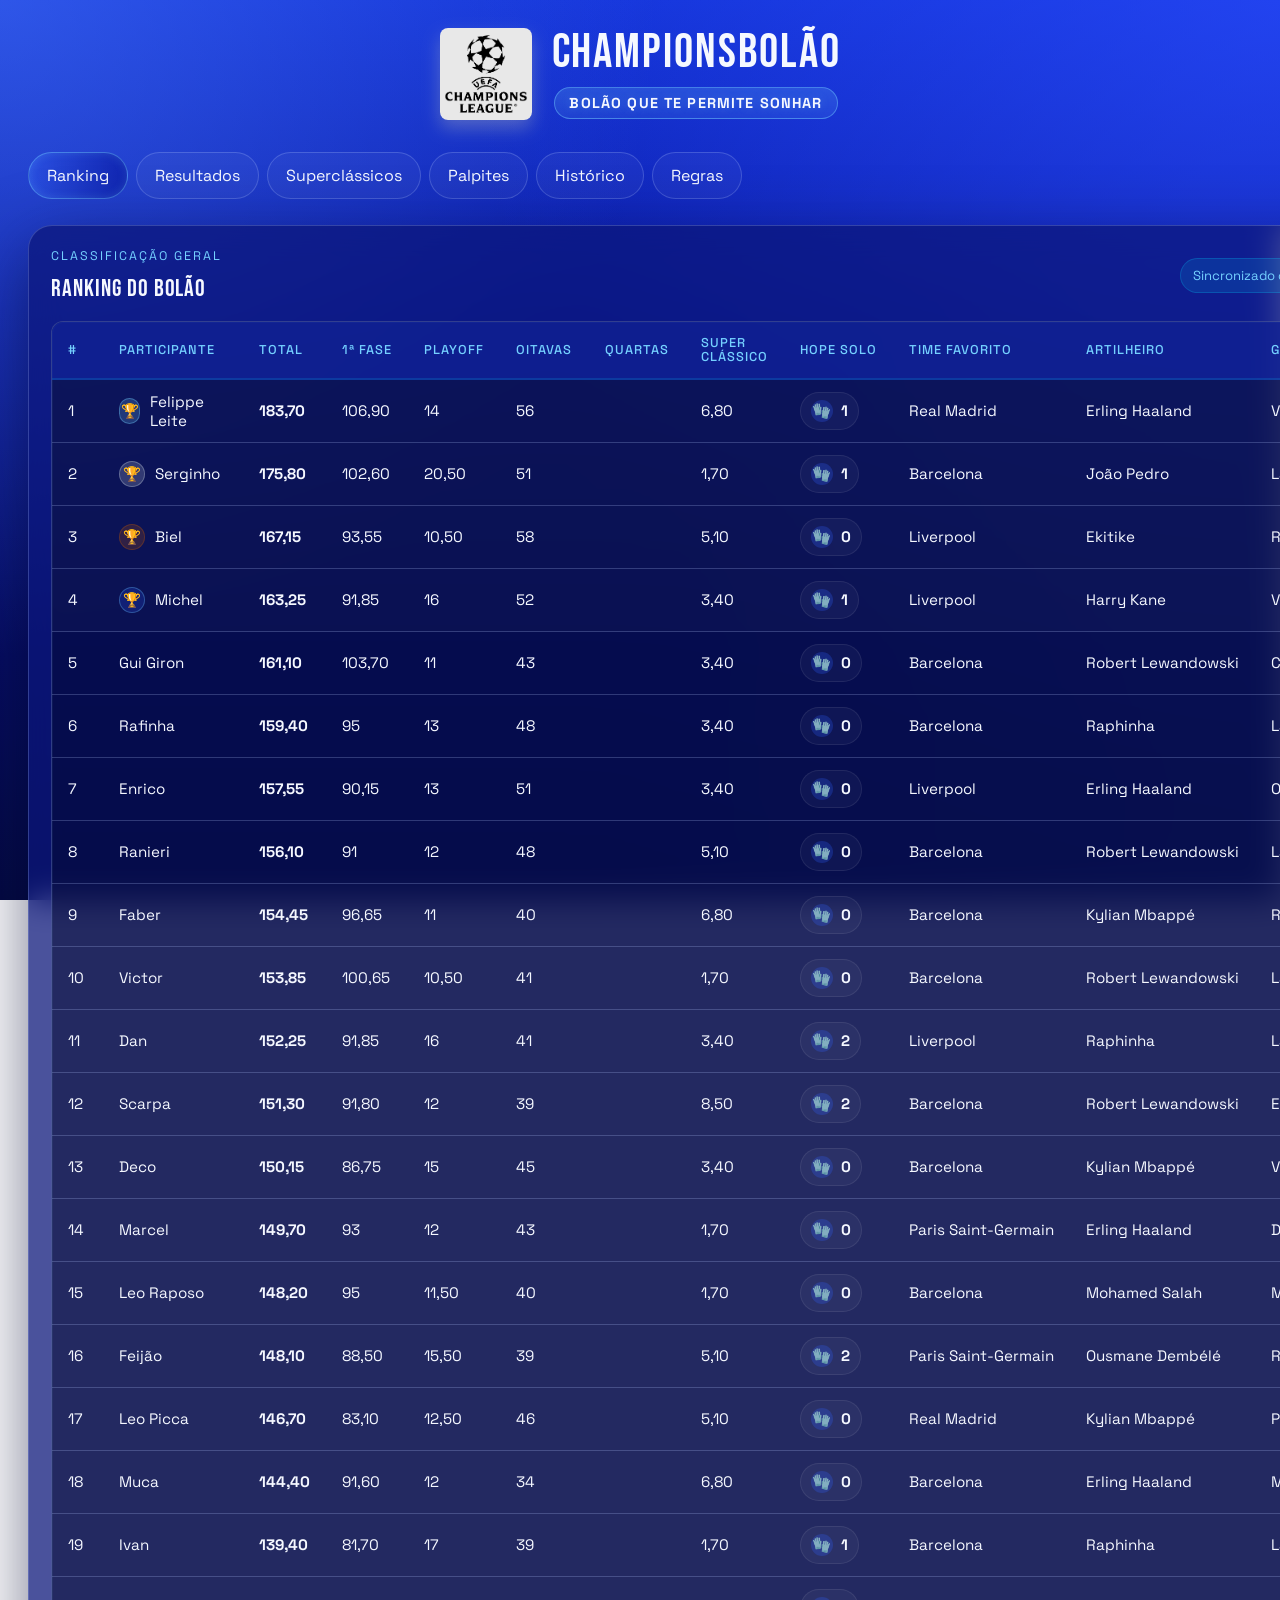
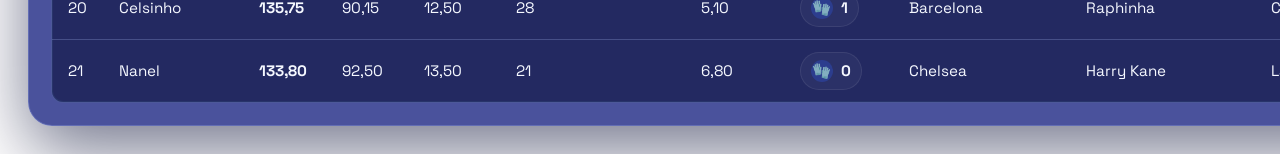
==== commit 13159a5a: "Import playoff and round-of-16 classification picks from Forms CSV" ====
--- a/index.html
+++ b/index.html
@@ -243,11 +243,11 @@
     </div>
 
     <script src="./league-phase.js?v=30.0"></script>
-    <script src="./api/ranking.js?v=39.0"></script>
+    <script src="./api/ranking.js?v=40.0"></script>
     <script src="./api/matches.js?v=39.0"></script>
     <script src="./data.js?v=37.0"></script>
     <script src="./results-data.js?v=32.0"></script>
     <script src="./superclassicos.js?v=38.0"></script>
-    <script src="./app.js?v=69.0"></script>
+    <script src="./app.js?v=72.0"></script>
   </body>
 </html>
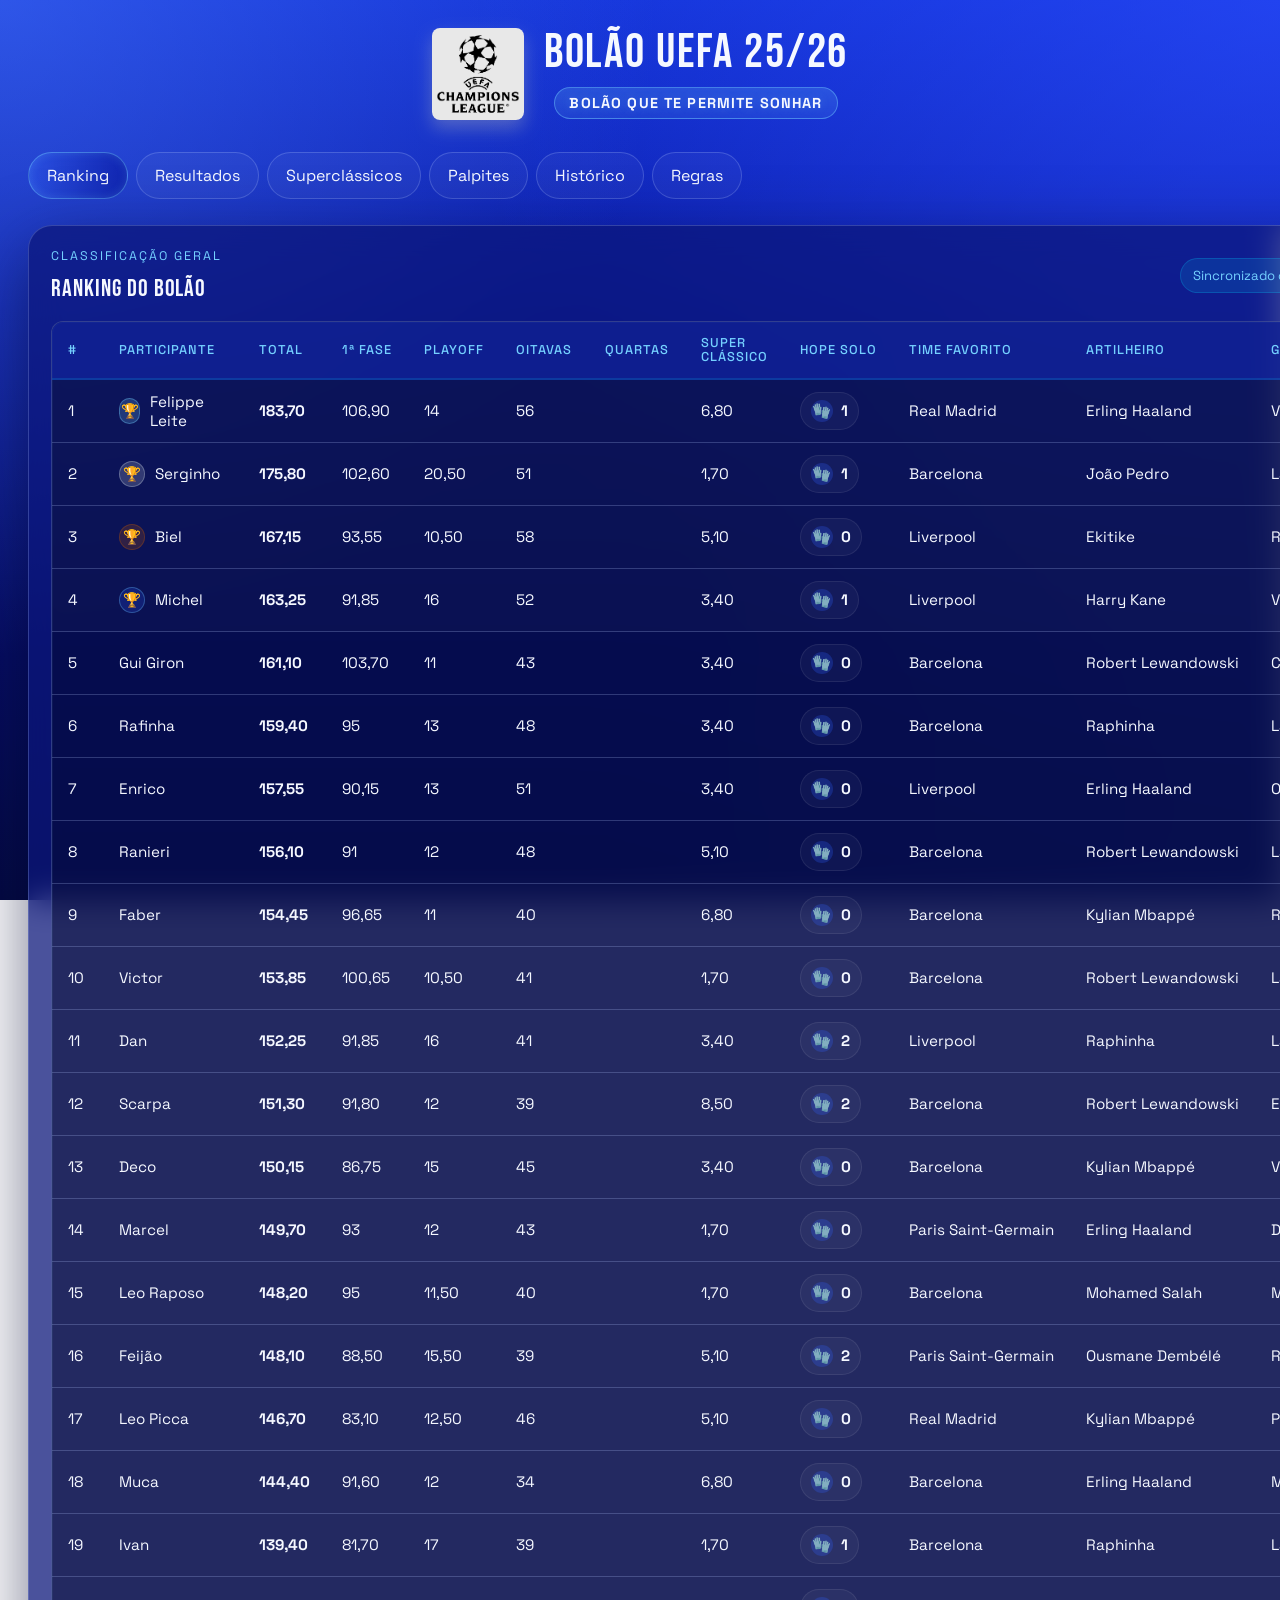
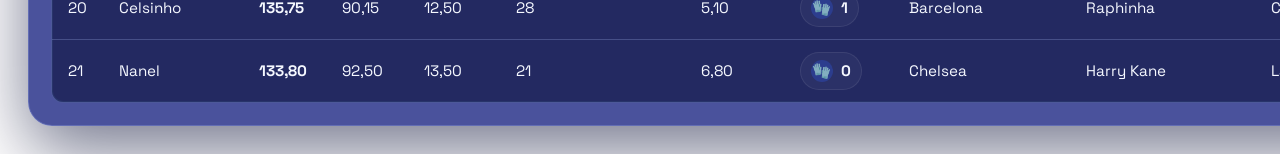
==== commit 6a6c74a8: "deploy: 06cd4abd2570fbc075a6605d89028400c3cde3e8" ====
--- a/index.html
+++ b/index.html
@@ -3,14 +3,14 @@
   <head>
     <meta charset="UTF-8" />
     <meta name="viewport" content="width=device-width, initial-scale=1.0" />
-    <title>Bolão Champions League</title>
+    <title>Bolão UEFA 25/26</title>
     <link rel="preconnect" href="https://fonts.googleapis.com" />
     <link rel="preconnect" href="https://fonts.gstatic.com" crossorigin />
     <link
       href="https://fonts.googleapis.com/css2?family=Bebas+Neue&family=Space+Grotesk:wght@400;500;700&display=swap"
       rel="stylesheet"
     />
-    <link rel="stylesheet" href="./styles.css?v=39.0" />
+    <link rel="stylesheet" href="./styles.css?v=41.0" />
   </head>
   <body>
     <div class="app-shell">
@@ -18,7 +18,7 @@
         <div class="brand-block">
           <img src="assets/champions-league-mark.png" alt="UEFA Champions League" class="brand-logo" />
           <div>
-            <h1 class="brand-title">CHAMPIONSBOLÃO</h1>
+            <h1 class="brand-title">BOLÃO UEFA 25/26</h1>
             <p class="brand-subtitle brand-motto">BOLÃO QUE TE PERMITE SONHAR</p>
           </div>
         </div>
@@ -71,6 +71,10 @@
                 <h2>Ranking do bolão</h2>
               </div>
               <span class="tag">Sincronizado com a planilha oficial</span>
+            </div>
+            <div class="ranking-mobile-view-switch" role="group" aria-label="Alternar visualização do ranking">
+              <button id="ranking-view-table-btn" class="tab-button is-active" type="button">Tabela</button>
+              <button id="ranking-view-cards-btn" class="tab-button" type="button">Cards</button>
             </div>
             <div class="table-wrap">
               <table class="dashboard-table is-wide">
@@ -96,6 +100,7 @@
                 <tbody id="ranking-table"></tbody>
               </table>
             </div>
+            <div id="ranking-cards" class="ranking-cards-mobile"></div>
           </section>
 
           </section>
@@ -248,6 +253,6 @@
     <script src="./data.js?v=37.0"></script>
     <script src="./results-data.js?v=32.0"></script>
     <script src="./superclassicos.js?v=38.0"></script>
-    <script src="./app.js?v=72.0"></script>
+    <script src="./app.js?v=73.0"></script>
   </body>
 </html>
--- a/styles.css
+++ b/styles.css
@@ -1122,6 +1122,88 @@
 
 .row-award td {
   background: rgba(255, 255, 255, 0.02);
+}
+
+.ranking-mobile-view-switch {
+  display: none;
+}
+
+.ranking-cards-mobile {
+  display: none;
+  gap: 10px;
+}
+
+.ranking-mobile-card {
+  border-radius: 14px;
+  border: 1px solid rgba(117, 209, 255, 0.22);
+  background: linear-gradient(180deg, rgba(12, 30, 136, 0.92), rgba(6, 15, 82, 0.9));
+  padding: 12px;
+  display: grid;
+  gap: 8px;
+}
+
+.ranking-mobile-card.is-award {
+  border-color: rgba(117, 209, 255, 0.44);
+  box-shadow: 0 10px 22px rgba(2, 8, 48, 0.26);
+}
+
+.ranking-mobile-card-head {
+  display: flex;
+  align-items: center;
+  justify-content: space-between;
+}
+
+.ranking-mobile-position {
+  font-weight: 800;
+  font-size: 1.08rem;
+  letter-spacing: 0.02em;
+  color: #ffd166;
+  text-shadow: 0 0 10px rgba(255, 209, 102, 0.2);
+}
+
+.ranking-mobile-card h3 {
+  margin: 0;
+  font-size: 1.16rem;
+  font-weight: 800;
+  line-height: 1.25;
+  color: #ffe7ad;
+  text-shadow: 0 0 10px rgba(255, 209, 102, 0.2);
+}
+
+.ranking-mobile-total {
+  margin: 0;
+  font-weight: 700;
+  font-size: 1rem;
+}
+
+.ranking-mobile-breakdown {
+  display: grid;
+  gap: 6px;
+  grid-template-columns: repeat(2, minmax(0, 1fr));
+}
+
+.ranking-mobile-breakdown span,
+.ranking-mobile-extra span,
+.ranking-mobile-picks span {
+  display: grid;
+  gap: 2px;
+  font-size: 0.85rem;
+  color: var(--muted);
+}
+
+.ranking-mobile-breakdown strong,
+.ranking-mobile-extra strong,
+.ranking-mobile-picks strong {
+  color: var(--text);
+  font-size: 0.72rem;
+  text-transform: uppercase;
+  letter-spacing: 0.06em;
+}
+
+.ranking-mobile-extra,
+.ranking-mobile-picks {
+  display: grid;
+  gap: 6px;
 }
 
 .matches-grid {
@@ -1867,6 +1949,28 @@
     box-shadow: inset 0 0 0 1px rgba(117, 209, 255, 0.12);
   }
 
+  #panel-ranking .ranking-mobile-view-switch {
+    display: grid;
+    grid-template-columns: 1fr 1fr;
+    gap: 8px;
+    margin-bottom: 10px;
+  }
+
+  #panel-ranking .ranking-mobile-view-switch .tab-button {
+    display: block;
+    min-height: 40px;
+    padding: 8px 12px;
+    font-size: 0.86rem;
+  }
+
+  #panel-ranking .table-wrap.is-hidden-mobile {
+    display: none;
+  }
+
+  #panel-ranking .ranking-cards-mobile.is-active {
+    display: grid;
+  }
+
   .table-wrapper {
     border-color: rgba(178, 201, 255, 0.3);
     box-shadow: inset 0 0 0 1px rgba(117, 209, 255, 0.12);
